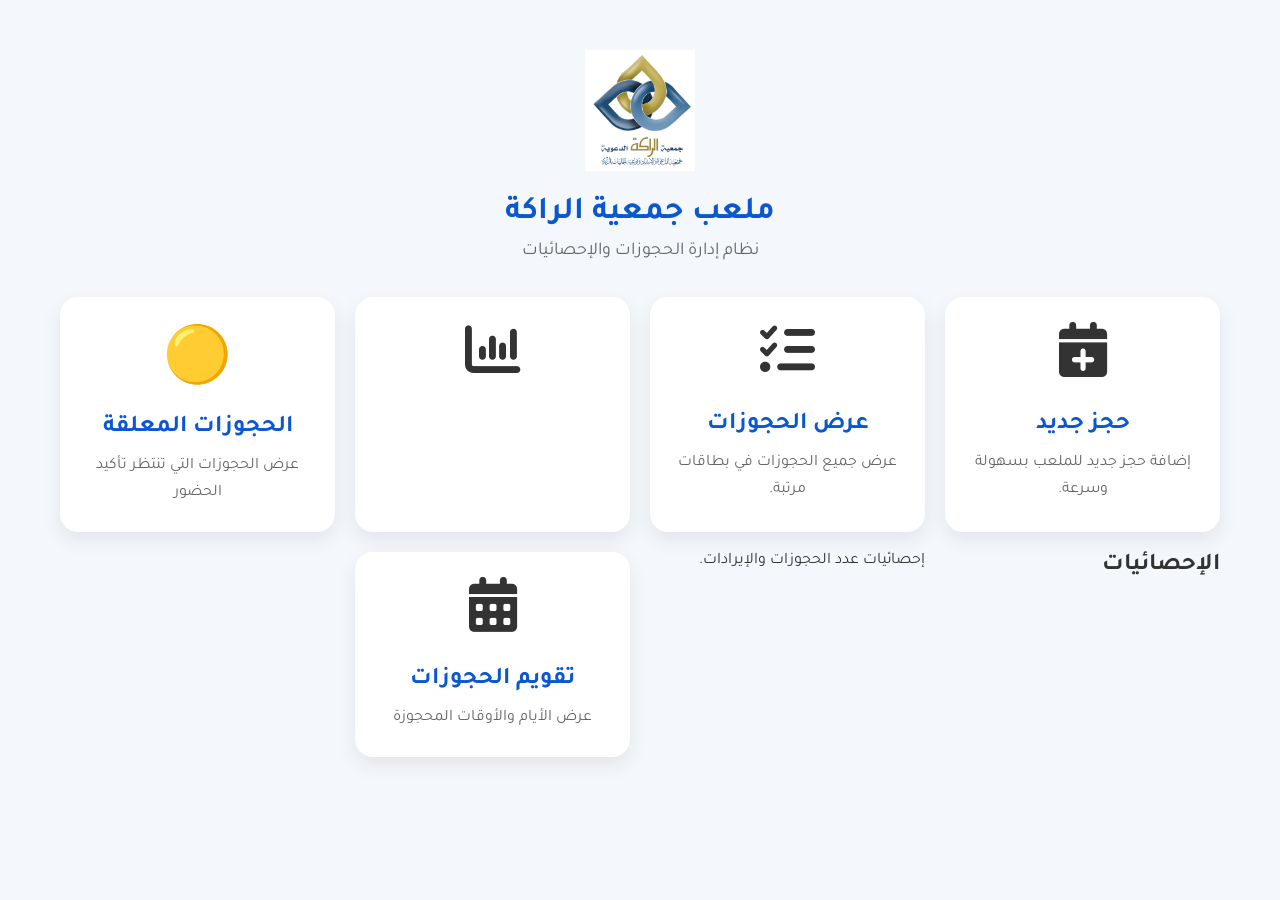
==== index.html @ 33b3bea6 "Update index.html" ====
<!DOCTYPE html>
<html lang="ar" dir="rtl">

<head>
<meta charset="UTF-8">
<meta name="viewport" content="width=device-width, initial-scale=1.0">

<title>ملعب جمعية الراكة</title>

<link rel="stylesheet" href="css/style.css">

<link href="https://fonts.googleapis.com/css2?family=Tajawal:wght@400;700&display=swap" rel="stylesheet">

<link rel="stylesheet"
href="https://cdnjs.cloudflare.com/ajax/libs/font-awesome/6.5.2/css/all.min.css">

</head>

<body>

<div class="container">

<div class="header">

<img src="images/logo.png" class="logo">

<h1>ملعب جمعية الراكة</h1>

<p>نظام إدارة الحجوزات والإحصائيات</p>

</div>

<div class="cards">

<a href="booking.html" class="card">

<div class="icon">
<i class="fa-solid fa-calendar-plus"></i>
</div>

<h2>حجز جديد</h2>

<p>
إضافة حجز جديد للملعب بسهولة وسرعة.
</p>

</a>

<a href="bookings.html" class="card">

<div class="icon">
<i class="fa-solid fa-list-check"></i>
</div>

<h2>عرض الحجوزات</h2>

<p>
عرض جميع الحجوزات في بطاقات مرتبة.
</p>

</a>

<a href="stats.html" class="card">

<div class="icon">
<i class="fa-solid fa-chart-column"></i>
</div>
<a href="pending.html" class="card">

    <div class="icon">🟡</div>

    <h2>الحجوزات المعلقة</h2>

    <p>عرض الحجوزات التي تنتظر تأكيد الحضور</p>

</a>
    
<h2>الإحصائيات</h2>

<p>
إحصائيات عدد الحجوزات والإيرادات.
</p>

</a>
</a>

<a href="calendar.html" class="card">

    <div class="icon">
        <i class="fa-solid fa-calendar-days"></i>
    </div>

    <h2>تقويم الحجوزات</h2>

    <p>عرض الأيام والأوقات المحجوزة</p>

</a>

</div>
</div>

</div>

</body>

</html>
---- css/style.css ----
*{
    margin:0;
    padding:0;
    box-sizing:border-box;
    font-family:"Tajawal",Tahoma,sans-serif;
}

body{
    background:#f4f7fb;
    color:#333;
}

.container{
    width:95%;
    max-width:1200px;
    margin:auto;
    padding:20px;
}

.header{
    text-align:center;
    margin:30px 0;
}

.logo{
    width:110px;
    margin-bottom:15px;
}

.header h1{
    color:#0b57d0;
    font-size:32px;
    margin-bottom:8px;
}

.header p{
    color:#666;
    font-size:18px;
}

.cards{
    display:grid;
    grid-template-columns:repeat(auto-fit,minmax(230px,1fr));
    gap:20px;
    margin-top:35px;
}

.card{
    background:#fff;
    border-radius:18px;
    padding:25px;
    text-align:center;
    text-decoration:none;
    color:#333;
    box-shadow:0 8px 20px rgba(0,0,0,.08);
    transition:.3s;
}

.card:hover{
    transform:translateY(-8px);
    box-shadow:0 15px 30px rgba(0,0,0,.15);
}

.card .icon{
    font-size:55px;
    margin-bottom:15px;
}

.card h2{
    color:#0b57d0;
    margin-bottom:10px;
    font-size:24px;
}

.card p{
    color:#666;
    line-height:1.7;
}

.btn{
    display:inline-block;
    background:#0b57d0;
    color:#fff;
    padding:14px 25px;
    border-radius:12px;
    text-decoration:none;
    border:none;
    cursor:pointer;
    font-size:18px;
    transition:.3s;
}

.btn:hover{
    background:#0846aa;
}

input,
select{
    width:100%;
    padding:14px;
    margin:10px 0 18px;
    border:1px solid #ddd;
    border-radius:10px;
    font-size:17px;
}

label{
    font-weight:bold;
    display:block;
    margin-top:10px;
}

.page-title{
    text-align:center;
    color:#0b57d0;
    margin:25px 0;
    font-size:30px;
}

.booking-card{
    background:#fff;
    border-radius:18px;
    padding:18px;
    margin-bottom:15px;
    box-shadow:0 5px 15px rgba(0,0,0,.08);
    border-right:6px solid #0b57d0;
}

.booking-card h3{
    color:#0b57d0;
    margin-bottom:10px;
}

.booking-card p{
    margin:6px 0;
    font-size:16px;
}

.stats{
    display:grid;
    grid-template-columns:repeat(auto-fit,minmax(200px,1fr));
    gap:20px;
}

.stat-box{
    background:#fff;
    border-radius:18px;
    padding:25px;
    text-align:center;
    box-shadow:0 6px 15px rgba(0,0,0,.08);
}

.stat-box h2{
    font-size:36px;
    color:#0b57d0;
    margin-bottom:10px;
}

.stat-box span{
    color:#666;
    font-size:18px;
}

@media(max-width:768px){

.header h1{
    font-size:26px;
}

.card{
    padding:20px;
}

.booking-card{
    padding:15px;
}

}
*{
    margin:0;
    padding:0;
    box-sizing:border-box;
    font-family:"Tajawal",Tahoma,sans-serif;
}

body{
    background:#f4f7fb;
    color:#333;
}

.container{
    width:95%;
    max-width:1200px;
    margin:auto;
    padding:20px;
}

.header{
    text-align:center;
    margin:30px 0;
}

.logo{
    width:110px;
    margin-bottom:15px;
}

.header h1{
    color:#0b57d0;
    font-size:32px;
    margin-bottom:8px;
}

.header p{
    color:#666;
    font-size:18px;
}

.cards{
    display:grid;
    grid-template-columns:repeat(auto-fit,minmax(230px,1fr));
    gap:20px;
    margin-top:35px;
}

.card{
    background:#fff;
    border-radius:18px;
    padding:25px;
    text-align:center;
    text-decoration:none;
    color:#333;
    box-shadow:0 8px 20px rgba(0,0,0,.08);
    transition:.3s;
}

.card:hover{
    transform:translateY(-8px);
    box-shadow:0 15px 30px rgba(0,0,0,.15);
}

.card .icon{
    font-size:55px;
    margin-bottom:15px;
}

.card h2{
    color:#0b57d0;
    margin-bottom:10px;
    font-size:24px;
}

.card p{
    color:#666;
    line-height:1.7;
}

.btn{
    display:inline-block;
    background:#0b57d0;
    color:#fff;
    padding:14px 25px;
    border-radius:12px;
    text-decoration:none;
    border:none;
    cursor:pointer;
    font-size:18px;
    transition:.3s;
}

.btn:hover{
    background:#0846aa;
}

input,
select{
    width:100%;
    padding:14px;
    margin:10px 0 18px;
    border:1px solid #ddd;
    border-radius:10px;
    font-size:17px;
}

label{
    font-weight:bold;
    display:block;
    margin-top:10px;
}

.page-title{
    text-align:center;
    color:#0b57d0;
    margin:25px 0;
    font-size:30px;
}

.booking-card{
    background:#fff;
    border-radius:18px;
    padding:18px;
    margin-bottom:15px;
    box-shadow:0 5px 15px rgba(0,0,0,.08);
    border-right:6px solid #0b57d0;
}

.booking-card h3{
    color:#0b57d0;
    margin-bottom:10px;
}

.booking-card p{
    margin:6px 0;
    font-size:16px;
}

.stats{
    display:grid;
    grid-template-columns:repeat(auto-fit,minmax(200px,1fr));
    gap:20px;
}

.stat-box{
    background:#fff;
    border-radius:18px;
    padding:25px;
    text-align:center;
    box-shadow:0 6px 15px rgba(0,0,0,.08);
}

.stat-box h2{
    font-size:36px;
    color:#0b57d0;
    margin-bottom:10px;
}

.stat-box span{
    color:#666;
    font-size:18px;
}

@media(max-width:768px){

.header h1{
    font-size:26px;
}

.card{
    padding:20px;
}

.booking-card{
    padding:15px;
}

}
/* ===========================
   تصميم جديد لبطاقات الحجوزات
=========================== */

#bookingsContainer{
    display:flex;
    flex-direction:column;
    gap:22px;
    margin-top:25px;
}

.booking-card{
    background:#ffffff;
    border-radius:22px;
    padding:22px;
    box-shadow:0 10px 25px rgba(0,0,0,.08);
    position:relative;
    overflow:hidden;
    transition:.3s;
    border:1px solid #e7e7e7;
}

.booking-card:hover{
    transform:translateY(-4px);
    box-shadow:0 15px 35px rgba(0,0,0,.15);
}

.booking-card::before{

    content:"";

    position:absolute;

    right:0;

    top:0;

    width:8px;

    height:100%;

    background:#0b57d0;

}

.booking-card h3{

    color:#0b57d0;

    font-size:26px;

    text-align:center;

    margin-bottom:20px;

}

.booking-card p{

    display:flex;

    justify-content:space-between;

    align-items:center;

    background:#f6f8fc;

    border-radius:12px;

    padding:12px 15px;

    margin:12px 0;

    font-size:17px;

}

.booking-card strong{

    color:#444;

}

.booking-card p:nth-child(6){

    background:#eef7ee;

    color:#0a8f35;

    font-weight:bold;

}

.booking-card p:nth-child(7){

    background:#fff8e8;

    color:#d88900;

    font-weight:bold;

}

.booking-card .details-btn{

    width:100%;

    border:none;

    border-radius:14px;

    padding:14px;

    margin-top:18px;

    background:#0b57d0;

    color:#fff;

    font-size:17px;

    cursor:pointer;

}

.booking-card .details-btn:hover{

    background:#0846a8;

}

@media(max-width:768px){

    #bookingsContainer{

        gap:18px;

    }

    .booking-card{

        padding:18px;

        border-radius:18px;

    }

    .booking-card h3{

        font-size:22px;

    }

    .booking-card p{

        font-size:15px;

    }

}
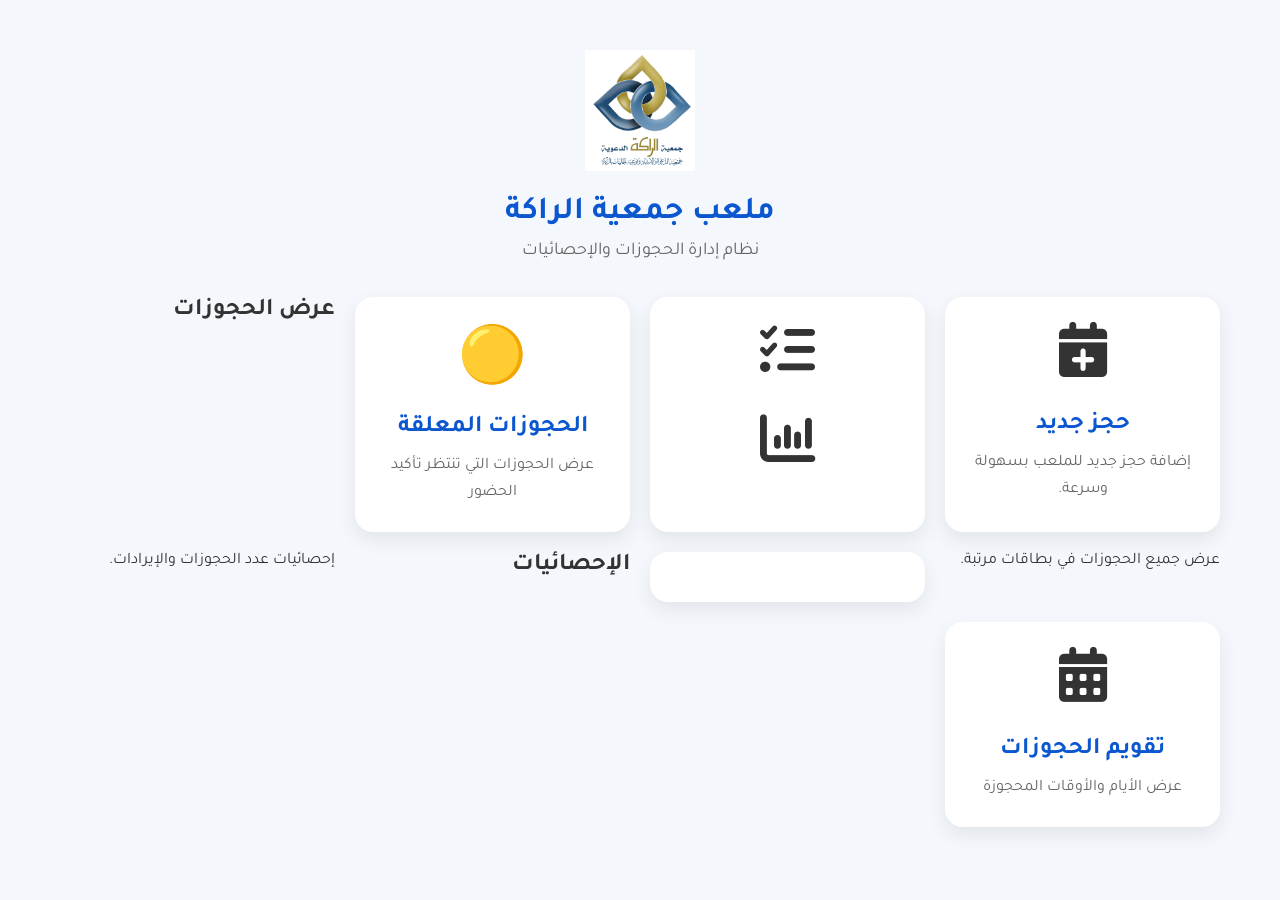
==== commit b09b71fb: "Update index.html" ====
--- a/index.html
+++ b/index.html
@@ -51,17 +51,6 @@
 <div class="icon">
 <i class="fa-solid fa-list-check"></i>
 </div>
-
-<h2>عرض الحجوزات</h2>
-
-<p>
-عرض جميع الحجوزات في بطاقات مرتبة.
-</p>
-
-</a>
-
-<a href="stats.html" class="card">
-
 <div class="icon">
 <i class="fa-solid fa-chart-column"></i>
 </div>
@@ -74,6 +63,15 @@
     <p>عرض الحجوزات التي تنتظر تأكيد الحضور</p>
 
 </a>
+<h2>عرض الحجوزات</h2>
+
+<p>
+عرض جميع الحجوزات في بطاقات مرتبة.
+</p>
+<a href="stats.html" class="card">
+    
+</a>
+
     
 <h2>الإحصائيات</h2>
 
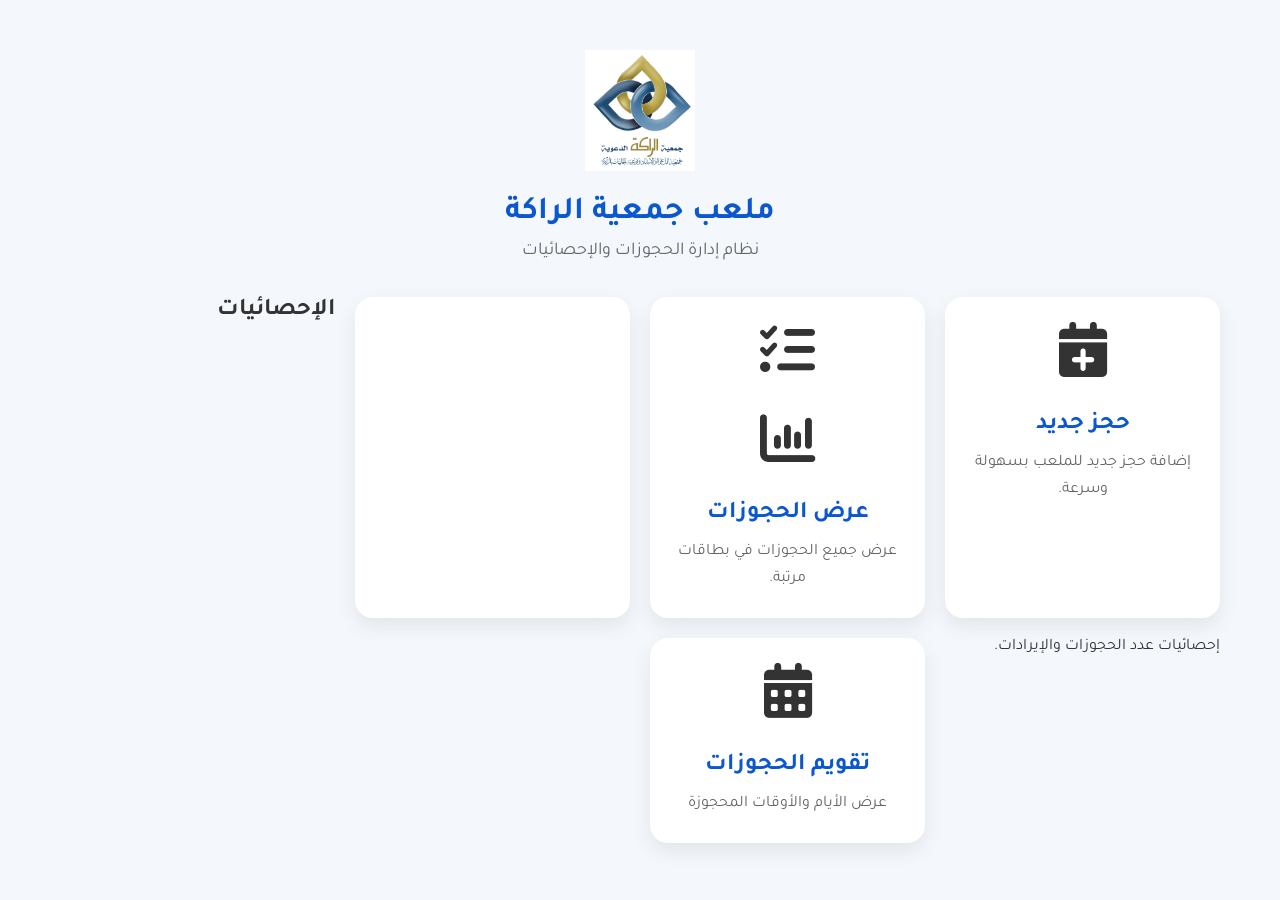
==== commit 9c882af6: "Update index.html" ====
--- a/index.html
+++ b/index.html
@@ -54,15 +54,6 @@
 <div class="icon">
 <i class="fa-solid fa-chart-column"></i>
 </div>
-<a href="pending.html" class="card">
-
-    <div class="icon">🟡</div>
-
-    <h2>الحجوزات المعلقة</h2>
-
-    <p>عرض الحجوزات التي تنتظر تأكيد الحضور</p>
-
-</a>
 <h2>عرض الحجوزات</h2>
 
 <p>
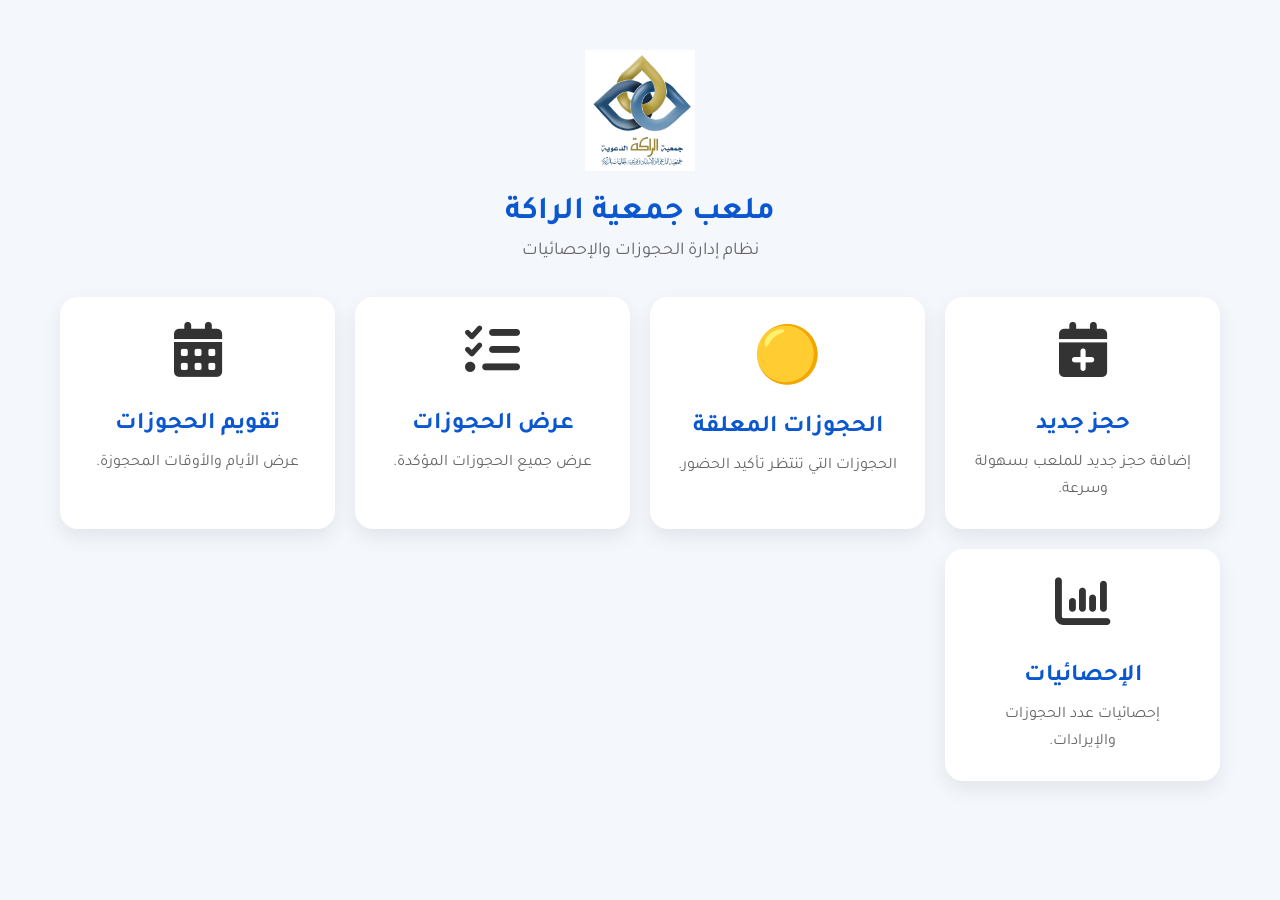
==== commit f60f3502: "Update index.html" ====
--- a/index.html
+++ b/index.html
@@ -2,6 +2,7 @@
 <html lang="ar" dir="rtl">
 
 <head>
+
 <meta charset="UTF-8">
 <meta name="viewport" content="width=device-width, initial-scale=1.0">
 
@@ -32,60 +33,71 @@
 
 <div class="cards">
 
-<a href="booking.html" class="card">
+    <!-- حجز جديد -->
+    <a href="booking.html" class="card">
 
-<div class="icon">
-<i class="fa-solid fa-calendar-plus"></i>
-</div>
+        <div class="icon">
+            <i class="fa-solid fa-calendar-plus"></i>
+        </div>
 
-<h2>حجز جديد</h2>
+        <h2>حجز جديد</h2>
 
-<p>
-إضافة حجز جديد للملعب بسهولة وسرعة.
-</p>
+        <p>إضافة حجز جديد للملعب بسهولة وسرعة.</p>
 
-</a>
+    </a>
 
-<a href="bookings.html" class="card">
+    <!-- الحجوزات المعلقة -->
+    <a href="pending.html" class="card">
 
-<div class="icon">
-<i class="fa-solid fa-list-check"></i>
-</div>
-<div class="icon">
-<i class="fa-solid fa-chart-column"></i>
-</div>
-<h2>عرض الحجوزات</h2>
+        <div class="icon">
+            🟡
+        </div>
 
-<p>
-عرض جميع الحجوزات في بطاقات مرتبة.
-</p>
-<a href="stats.html" class="card">
-    
-</a>
+        <h2>الحجوزات المعلقة</h2>
 
-    
-<h2>الإحصائيات</h2>
+        <p>الحجوزات التي تنتظر تأكيد الحضور.</p>
 
-<p>
-إحصائيات عدد الحجوزات والإيرادات.
-</p>
+    </a>
 
-</a>
-</a>
+    <!-- عرض الحجوزات -->
+    <a href="bookings.html" class="card">
 
-<a href="calendar.html" class="card">
+        <div class="icon">
+            <i class="fa-solid fa-list-check"></i>
+        </div>
 
-    <div class="icon">
-        <i class="fa-solid fa-calendar-days"></i>
-    </div>
+        <h2>عرض الحجوزات</h2>
 
-    <h2>تقويم الحجوزات</h2>
+        <p>عرض جميع الحجوزات المؤكدة.</p>
 
-    <p>عرض الأيام والأوقات المحجوزة</p>
+    </a>
 
-</a>
+    <!-- التقويم -->
+    <a href="calendar.html" class="card">
 
-</div>
+        <div class="icon">
+            <i class="fa-solid fa-calendar-days"></i>
+        </div>
+
+        <h2>تقويم الحجوزات</h2>
+
+        <p>عرض الأيام والأوقات المحجوزة.</p>
+
+    </a>
+
+    <!-- الإحصائيات -->
+    <a href="stats.html" class="card">
+
+        <div class="icon">
+            <i class="fa-solid fa-chart-column"></i>
+        </div>
+
+        <h2>الإحصائيات</h2>
+
+        <p>إحصائيات عدد الحجوزات والإيرادات.</p>
+
+    </a>
+
 </div>
 
 </div>
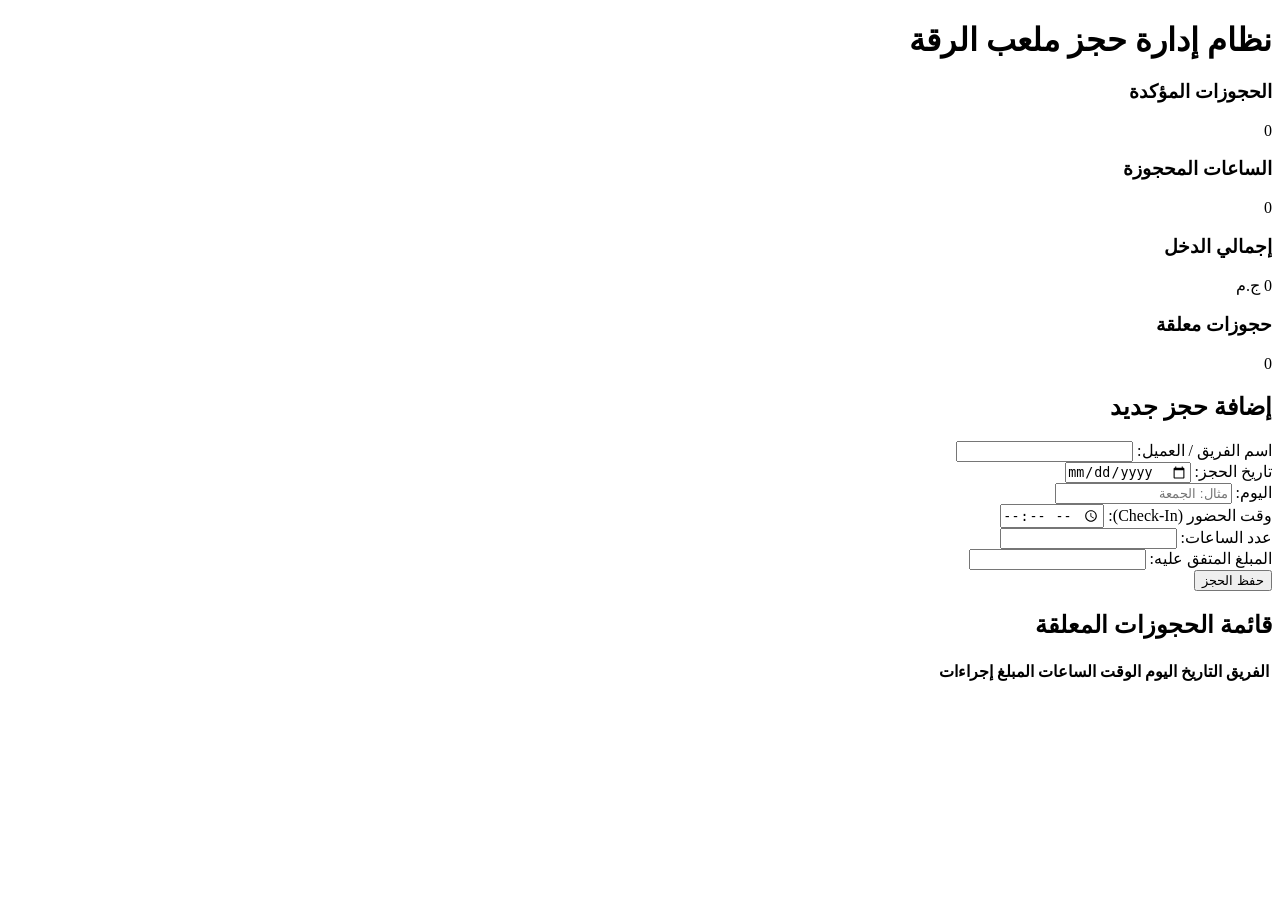
==== commit d1473cc7: "Update index.html" ====
--- a/index.html
+++ b/index.html
@@ -1,107 +1,82 @@
 <!DOCTYPE html>
 <html lang="ar" dir="rtl">
-
 <head>
-
-<meta charset="UTF-8">
-<meta name="viewport" content="width=device-width, initial-scale=1.0">
-
-<title>ملعب جمعية الراكة</title>
-
-<link rel="stylesheet" href="css/style.css">
-
-<link href="https://fonts.googleapis.com/css2?family=Tajawal:wght@400;700&display=swap" rel="stylesheet">
-
-<link rel="stylesheet"
-href="https://cdnjs.cloudflare.com/ajax/libs/font-awesome/6.5.2/css/all.min.css">
-
+    <meta charset="UTF-8">
+    <meta name="viewport" content="width=device-width, initial-scale=1.0">
+    <title>إدارة حجز ملعب الرقة</title>
+    <link rel="stylesheet" href="style.css">
 </head>
-
 <body>
 
-<div class="container">
+    <div class="container">
+        <h1>نظام إدارة حجز ملعب الرقة</h1>
 
-<div class="header">
-
-<img src="images/logo.png" class="logo">
-
-<h1>ملعب جمعية الراكة</h1>
-
-<p>نظام إدارة الحجوزات والإحصائيات</p>
-
-</div>
-
-<div class="cards">
-
-    <!-- حجز جديد -->
-    <a href="booking.html" class="card">
-
-        <div class="icon">
-            <i class="fa-solid fa-calendar-plus"></i>
+        <div class="stats-container">
+            <div class="card">
+                <h3>الحجوزات المؤكدة</h3>
+                <p id="statBookings">0</p>
+            </div>
+            <div class="card">
+                <h3>الساعات المحجوزة</h3>
+                <p id="statHours">0</p>
+            </div>
+            <div class="card">
+                <h3>إجمالي الدخل</h3>
+                <p id="statRevenue">0 ج.م</p>
+            </div>
+            <div class="card warning">
+                <h3>حجوزات معلقة</h3>
+                <p id="statPending">0</p>
+            </div>
         </div>
 
-        <h2>حجز جديد</h2>
-
-        <p>إضافة حجز جديد للملعب بسهولة وسرعة.</p>
-
-    </a>
-
-    <!-- الحجوزات المعلقة -->
-    <a href="pending.html" class="card">
-
-        <div class="icon">
-            🟡
+        <div class="form-section">
+            <h2>إضافة حجز جديد</h2>
+            <form id="bookingForm">
+                <div class="form-group">
+                    <label>اسم الفريق / العميل:</label>
+                    <input type="text" id="teamName" required>
+                </div>
+                <div class="form-group">
+                    <label>تاريخ الحجز:</label>
+                    <input type="date" id="bookingDate" required>
+                </div>
+                <div class="form-group">
+                    <label>اليوم:</label>
+                    <input type="text" id="bookingDay" placeholder="مثال: الجمعة" required>
+                </div>
+                <div class="form-group">
+                    <label>وقت الحضور (Check-In):</label>
+                    <input type="time" id="checkInTime" required>
+                </div>
+                <div class="form-group">
+                    <label>عدد الساعات:</label>
+                    <input type="number" id="bookingHours" min="1" required>
+                </div>
+                <div class="form-group">
+                    <label>المبلغ المتفق عليه:</label>
+                    <input type="number" id="bookingAmount" min="0" required>
+                </div>
+                <button type="submit" class="btn-submit">حفظ الحجز</button>
+            </form>
         </div>
 
-        <h2>الحجوزات المعلقة</h2>
+        <div class="tables-section">
+            <h2>قائمة الحجوزات المعلقة</h2>
+            <div class="table-responsive">
+                <table>
+                    <thead>
+                        <tr>
+                            <th>الفريق</th><th>التاريخ</th><th>اليوم</th><th>الوقت</th><th>الساعات</th><th>المبلغ</th><th>إجراءات</th>
+                        </tr>
+                    </thead>
+                    <tbody id="pendingBookingsTable">
+                        </tbody>
+                </table>
+            </div>
+        </div>
+    </div>
 
-        <p>الحجوزات التي تنتظر تأكيد الحضور.</p>
-
-    </a>
-
-    <!-- عرض الحجوزات -->
-    <a href="bookings.html" class="card">
-
-        <div class="icon">
-            <i class="fa-solid fa-list-check"></i>
-        </div>
-
-        <h2>عرض الحجوزات</h2>
-
-        <p>عرض جميع الحجوزات المؤكدة.</p>
-
-    </a>
-
-    <!-- التقويم -->
-    <a href="calendar.html" class="card">
-
-        <div class="icon">
-            <i class="fa-solid fa-calendar-days"></i>
-        </div>
-
-        <h2>تقويم الحجوزات</h2>
-
-        <p>عرض الأيام والأوقات المحجوزة.</p>
-
-    </a>
-
-    <!-- الإحصائيات -->
-    <a href="stats.html" class="card">
-
-        <div class="icon">
-            <i class="fa-solid fa-chart-column"></i>
-        </div>
-
-        <h2>الإحصائيات</h2>
-
-        <p>إحصائيات عدد الحجوزات والإيرادات.</p>
-
-    </a>
-
-</div>
-
-</div>
-
+    <script src="script.js"></script>
 </body>
-
 </html>
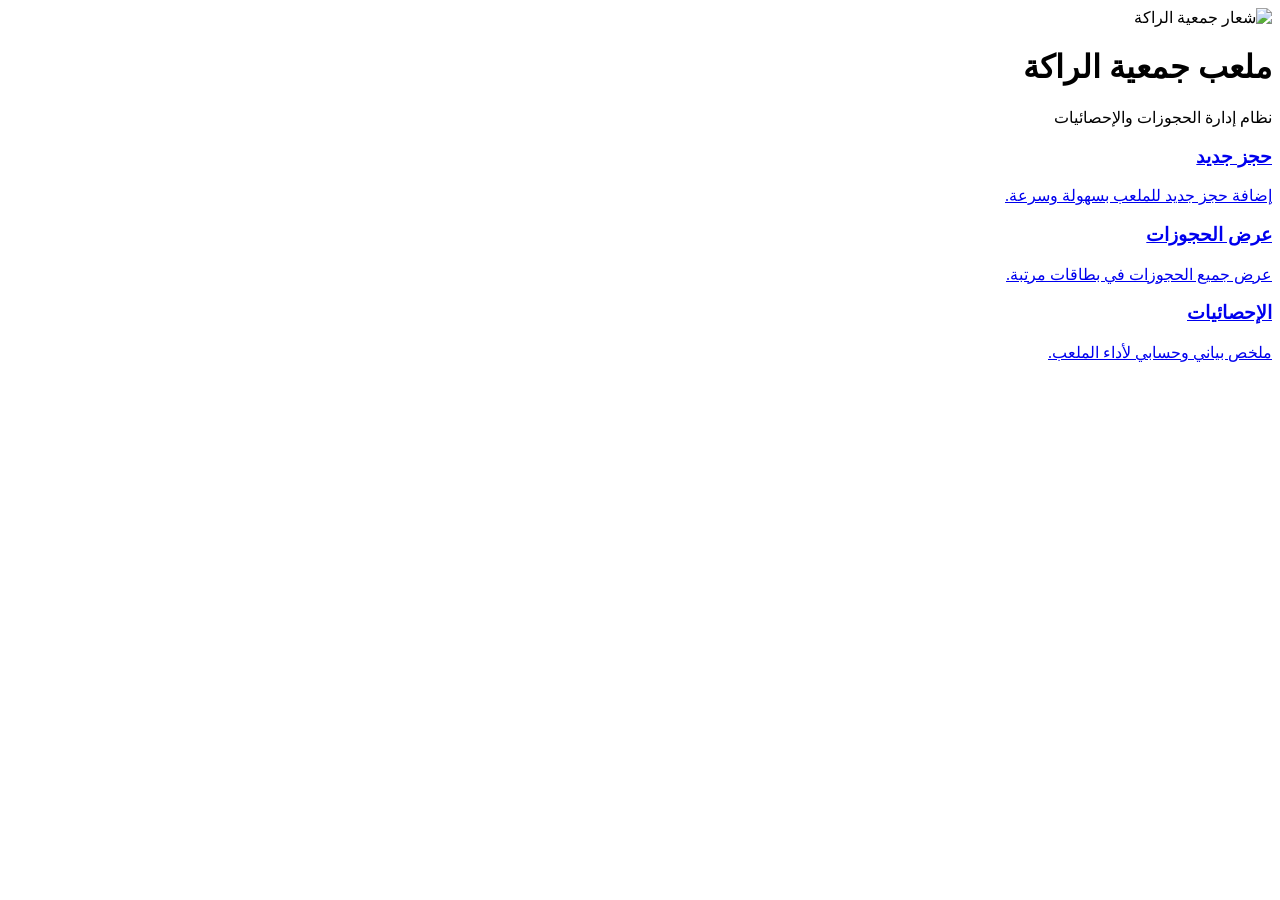
==== commit b1b2abc3: "Update index.html" ====
--- a/index.html
+++ b/index.html
@@ -3,77 +3,43 @@
 <head>
     <meta charset="UTF-8">
     <meta name="viewport" content="width=device-width, initial-scale=1.0">
-    <title>إدارة حجز ملعب الرقة</title>
+    <title>ملعب جمعية الراكة</title>
     <link rel="stylesheet" href="style.css">
+    <link rel="stylesheet" href="https://cdnjs.cloudflare.com/ajax/libs/font-awesome/6.0.0/v5.15.4/css/all.min.css">
 </head>
 <body>
-
     <div class="container">
-        <h1>نظام إدارة حجز ملعب الرقة</h1>
-
-        <div class="stats-container">
-            <div class="card">
-                <h3>الحجوزات المؤكدة</h3>
-                <p id="statBookings">0</p>
-            </div>
-            <div class="card">
-                <h3>الساعات المحجوزة</h3>
-                <p id="statHours">0</p>
-            </div>
-            <div class="card">
-                <h3>إجمالي الدخل</h3>
-                <p id="statRevenue">0 ج.م</p>
-            </div>
-            <div class="card warning">
-                <h3>حجوزات معلقة</h3>
-                <p id="statPending">0</p>
-            </div>
+        <div class="logo-container">
+            <img src="logo.png" alt="شعار جمعية الراكة" class="logo">
         </div>
 
-        <div class="form-section">
-            <h2>إضافة حجز جديد</h2>
-            <form id="bookingForm">
-                <div class="form-group">
-                    <label>اسم الفريق / العميل:</label>
-                    <input type="text" id="teamName" required>
+        <h1>ملعب جمعية الراكة</h1>
+        <p class="subtitle">نظام إدارة الحجوزات والإحصائيات</p>
+
+        <div class="main-menu">
+            <a href="add-booking.html" class="menu-card">
+                <div class="icon-container">
+                    <i class="fas fa-calendar-plus"></i>
                 </div>
-                <div class="form-group">
-                    <label>تاريخ الحجز:</label>
-                    <input type="date" id="bookingDate" required>
+                <h3>حجز جديد</h3>
+                <p>إضافة حجز جديد للملعب بسهولة وسرعة.</p>
+            </a>
+
+            <a href="view-bookings.html" class="menu-card">
+                <div class="icon-container">
+                    <i class="fas fa-list-ul"></i>
                 </div>
-                <div class="form-group">
-                    <label>اليوم:</label>
-                    <input type="text" id="bookingDay" placeholder="مثال: الجمعة" required>
+                <h3>عرض الحجوزات</h3>
+                <p>عرض جميع الحجوزات في بطاقات مرتبة.</p>
+            </a>
+
+            <a href="stats.html" class="menu-card">
+                <div class="icon-container">
+                    <i class="fas fa-chart-bar"></i>
                 </div>
-                <div class="form-group">
-                    <label>وقت الحضور (Check-In):</label>
-                    <input type="time" id="checkInTime" required>
-                </div>
-                <div class="form-group">
-                    <label>عدد الساعات:</label>
-                    <input type="number" id="bookingHours" min="1" required>
-                </div>
-                <div class="form-group">
-                    <label>المبلغ المتفق عليه:</label>
-                    <input type="number" id="bookingAmount" min="0" required>
-                </div>
-                <button type="submit" class="btn-submit">حفظ الحجز</button>
-            </form>
-        </div>
-
-        <div class="tables-section">
-            <h2>قائمة الحجوزات المعلقة</h2>
-            <div class="table-responsive">
-                <table>
-                    <thead>
-                        <tr>
-                            <th>الفريق</th><th>التاريخ</th><th>اليوم</th><th>الوقت</th><th>الساعات</th><th>المبلغ</th><th>إجراءات</th>
-                        </tr>
-                    </thead>
-                    <tbody id="pendingBookingsTable">
-                        </tbody>
-                </table>
-            </div>
+                <h3>الإحصائيات</h3>
+                <p>ملخص بياني وحسابي لأداء الملعب.</p>
+            </a>
         </div>
     </div>
 
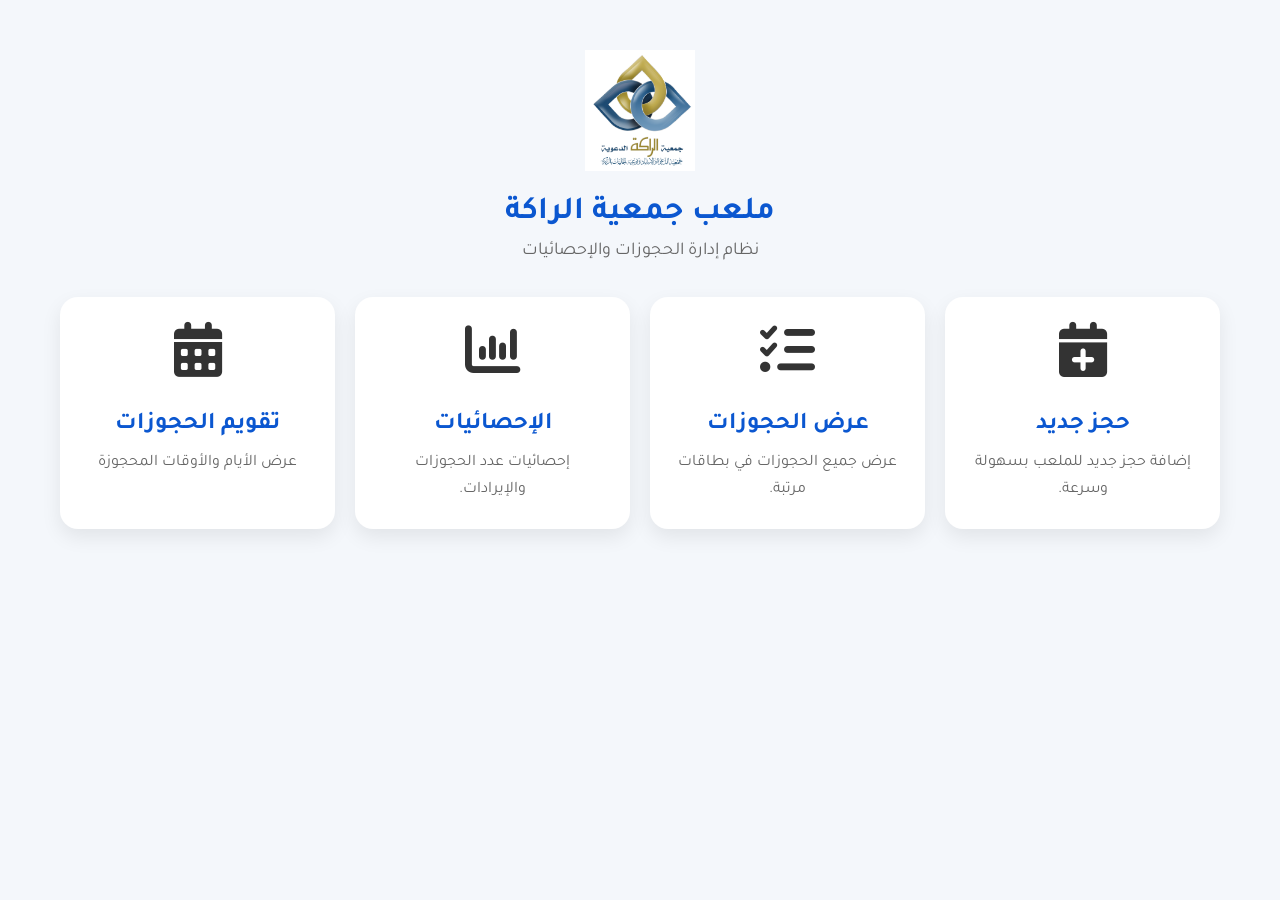
==== commit caaca0e5: "Update index.html" ====
--- a/index.html
+++ b/index.html
@@ -1,48 +1,97 @@
 <!DOCTYPE html>
 <html lang="ar" dir="rtl">
+
 <head>
-    <meta charset="UTF-8">
-    <meta name="viewport" content="width=device-width, initial-scale=1.0">
-    <title>ملعب جمعية الراكة</title>
-    <link rel="stylesheet" href="style.css">
-    <link rel="stylesheet" href="https://cdnjs.cloudflare.com/ajax/libs/font-awesome/6.0.0/v5.15.4/css/all.min.css">
+<meta charset="UTF-8">
+<meta name="viewport" content="width=device-width, initial-scale=1.0">
+
+<title>ملعب جمعية الراكة</title>
+
+<link rel="stylesheet" href="css/style.css">
+
+<link href="https://fonts.googleapis.com/css2?family=Tajawal:wght@400;700&display=swap" rel="stylesheet">
+
+<link rel="stylesheet"
+href="https://cdnjs.cloudflare.com/ajax/libs/font-awesome/6.5.2/css/all.min.css">
+
 </head>
+
 <body>
-    <div class="container">
-        <div class="logo-container">
-            <img src="logo.png" alt="شعار جمعية الراكة" class="logo">
-        </div>
 
-        <h1>ملعب جمعية الراكة</h1>
-        <p class="subtitle">نظام إدارة الحجوزات والإحصائيات</p>
+<div class="container">
 
-        <div class="main-menu">
-            <a href="add-booking.html" class="menu-card">
-                <div class="icon-container">
-                    <i class="fas fa-calendar-plus"></i>
-                </div>
-                <h3>حجز جديد</h3>
-                <p>إضافة حجز جديد للملعب بسهولة وسرعة.</p>
-            </a>
+<div class="header">
 
-            <a href="view-bookings.html" class="menu-card">
-                <div class="icon-container">
-                    <i class="fas fa-list-ul"></i>
-                </div>
-                <h3>عرض الحجوزات</h3>
-                <p>عرض جميع الحجوزات في بطاقات مرتبة.</p>
-            </a>
+<img src="images/logo.png" class="logo">
 
-            <a href="stats.html" class="menu-card">
-                <div class="icon-container">
-                    <i class="fas fa-chart-bar"></i>
-                </div>
-                <h3>الإحصائيات</h3>
-                <p>ملخص بياني وحسابي لأداء الملعب.</p>
-            </a>
-        </div>
+<h1>ملعب جمعية الراكة</h1>
+
+<p>نظام إدارة الحجوزات والإحصائيات</p>
+
+</div>
+
+<div class="cards">
+
+<a href="booking.html" class="card">
+
+<div class="icon">
+<i class="fa-solid fa-calendar-plus"></i>
+</div>
+
+<h2>حجز جديد</h2>
+
+<p>
+إضافة حجز جديد للملعب بسهولة وسرعة.
+</p>
+
+</a>
+
+<a href="bookings.html" class="card">
+
+<div class="icon">
+<i class="fa-solid fa-list-check"></i>
+</div>
+
+<h2>عرض الحجوزات</h2>
+
+<p>
+عرض جميع الحجوزات في بطاقات مرتبة.
+</p>
+
+</a>
+
+<a href="stats.html" class="card">
+
+<div class="icon">
+<i class="fa-solid fa-chart-column"></i>
+</div>
+
+<h2>الإحصائيات</h2>
+
+<p>
+إحصائيات عدد الحجوزات والإيرادات.
+</p>
+
+</a>
+</a>
+
+<a href="calendar.html" class="card">
+
+    <div class="icon">
+        <i class="fa-solid fa-calendar-days"></i>
     </div>
 
-    <script src="script.js"></script>
+    <h2>تقويم الحجوزات</h2>
+
+    <p>عرض الأيام والأوقات المحجوزة</p>
+
+</a>
+
+</div>
+</div>
+
+</div>
+
 </body>
+
 </html>
--- a/css/style.css
+++ b/css/style.css
@@ -0,0 +1,516 @@
+*{
+    margin:0;
+    padding:0;
+    box-sizing:border-box;
+    font-family:"Tajawal",Tahoma,sans-serif;
+}
+
+body{
+    background:#f4f7fb;
+    color:#333;
+}
+
+.container{
+    width:95%;
+    max-width:1200px;
+    margin:auto;
+    padding:20px;
+}
+
+.header{
+    text-align:center;
+    margin:30px 0;
+}
+
+.logo{
+    width:110px;
+    margin-bottom:15px;
+}
+
+.header h1{
+    color:#0b57d0;
+    font-size:32px;
+    margin-bottom:8px;
+}
+
+.header p{
+    color:#666;
+    font-size:18px;
+}
+
+.cards{
+    display:grid;
+    grid-template-columns:repeat(auto-fit,minmax(230px,1fr));
+    gap:20px;
+    margin-top:35px;
+}
+
+.card{
+    background:#fff;
+    border-radius:18px;
+    padding:25px;
+    text-align:center;
+    text-decoration:none;
+    color:#333;
+    box-shadow:0 8px 20px rgba(0,0,0,.08);
+    transition:.3s;
+}
+
+.card:hover{
+    transform:translateY(-8px);
+    box-shadow:0 15px 30px rgba(0,0,0,.15);
+}
+
+.card .icon{
+    font-size:55px;
+    margin-bottom:15px;
+}
+
+.card h2{
+    color:#0b57d0;
+    margin-bottom:10px;
+    font-size:24px;
+}
+
+.card p{
+    color:#666;
+    line-height:1.7;
+}
+
+.btn{
+    display:inline-block;
+    background:#0b57d0;
+    color:#fff;
+    padding:14px 25px;
+    border-radius:12px;
+    text-decoration:none;
+    border:none;
+    cursor:pointer;
+    font-size:18px;
+    transition:.3s;
+}
+
+.btn:hover{
+    background:#0846aa;
+}
+
+input,
+select{
+    width:100%;
+    padding:14px;
+    margin:10px 0 18px;
+    border:1px solid #ddd;
+    border-radius:10px;
+    font-size:17px;
+}
+
+label{
+    font-weight:bold;
+    display:block;
+    margin-top:10px;
+}
+
+.page-title{
+    text-align:center;
+    color:#0b57d0;
+    margin:25px 0;
+    font-size:30px;
+}
+
+.booking-card{
+    background:#fff;
+    border-radius:18px;
+    padding:18px;
+    margin-bottom:15px;
+    box-shadow:0 5px 15px rgba(0,0,0,.08);
+    border-right:6px solid #0b57d0;
+}
+
+.booking-card h3{
+    color:#0b57d0;
+    margin-bottom:10px;
+}
+
+.booking-card p{
+    margin:6px 0;
+    font-size:16px;
+}
+
+.stats{
+    display:grid;
+    grid-template-columns:repeat(auto-fit,minmax(200px,1fr));
+    gap:20px;
+}
+
+.stat-box{
+    background:#fff;
+    border-radius:18px;
+    padding:25px;
+    text-align:center;
+    box-shadow:0 6px 15px rgba(0,0,0,.08);
+}
+
+.stat-box h2{
+    font-size:36px;
+    color:#0b57d0;
+    margin-bottom:10px;
+}
+
+.stat-box span{
+    color:#666;
+    font-size:18px;
+}
+
+@media(max-width:768px){
+
+.header h1{
+    font-size:26px;
+}
+
+.card{
+    padding:20px;
+}
+
+.booking-card{
+    padding:15px;
+}
+
+}
+*{
+    margin:0;
+    padding:0;
+    box-sizing:border-box;
+    font-family:"Tajawal",Tahoma,sans-serif;
+}
+
+body{
+    background:#f4f7fb;
+    color:#333;
+}
+
+.container{
+    width:95%;
+    max-width:1200px;
+    margin:auto;
+    padding:20px;
+}
+
+.header{
+    text-align:center;
+    margin:30px 0;
+}
+
+.logo{
+    width:110px;
+    margin-bottom:15px;
+}
+
+.header h1{
+    color:#0b57d0;
+    font-size:32px;
+    margin-bottom:8px;
+}
+
+.header p{
+    color:#666;
+    font-size:18px;
+}
+
+.cards{
+    display:grid;
+    grid-template-columns:repeat(auto-fit,minmax(230px,1fr));
+    gap:20px;
+    margin-top:35px;
+}
+
+.card{
+    background:#fff;
+    border-radius:18px;
+    padding:25px;
+    text-align:center;
+    text-decoration:none;
+    color:#333;
+    box-shadow:0 8px 20px rgba(0,0,0,.08);
+    transition:.3s;
+}
+
+.card:hover{
+    transform:translateY(-8px);
+    box-shadow:0 15px 30px rgba(0,0,0,.15);
+}
+
+.card .icon{
+    font-size:55px;
+    margin-bottom:15px;
+}
+
+.card h2{
+    color:#0b57d0;
+    margin-bottom:10px;
+    font-size:24px;
+}
+
+.card p{
+    color:#666;
+    line-height:1.7;
+}
+
+.btn{
+    display:inline-block;
+    background:#0b57d0;
+    color:#fff;
+    padding:14px 25px;
+    border-radius:12px;
+    text-decoration:none;
+    border:none;
+    cursor:pointer;
+    font-size:18px;
+    transition:.3s;
+}
+
+.btn:hover{
+    background:#0846aa;
+}
+
+input,
+select{
+    width:100%;
+    padding:14px;
+    margin:10px 0 18px;
+    border:1px solid #ddd;
+    border-radius:10px;
+    font-size:17px;
+}
+
+label{
+    font-weight:bold;
+    display:block;
+    margin-top:10px;
+}
+
+.page-title{
+    text-align:center;
+    color:#0b57d0;
+    margin:25px 0;
+    font-size:30px;
+}
+
+.booking-card{
+    background:#fff;
+    border-radius:18px;
+    padding:18px;
+    margin-bottom:15px;
+    box-shadow:0 5px 15px rgba(0,0,0,.08);
+    border-right:6px solid #0b57d0;
+}
+
+.booking-card h3{
+    color:#0b57d0;
+    margin-bottom:10px;
+}
+
+.booking-card p{
+    margin:6px 0;
+    font-size:16px;
+}
+
+.stats{
+    display:grid;
+    grid-template-columns:repeat(auto-fit,minmax(200px,1fr));
+    gap:20px;
+}
+
+.stat-box{
+    background:#fff;
+    border-radius:18px;
+    padding:25px;
+    text-align:center;
+    box-shadow:0 6px 15px rgba(0,0,0,.08);
+}
+
+.stat-box h2{
+    font-size:36px;
+    color:#0b57d0;
+    margin-bottom:10px;
+}
+
+.stat-box span{
+    color:#666;
+    font-size:18px;
+}
+
+@media(max-width:768px){
+
+.header h1{
+    font-size:26px;
+}
+
+.card{
+    padding:20px;
+}
+
+.booking-card{
+    padding:15px;
+}
+
+}
+/* ===========================
+   تصميم جديد لبطاقات الحجوزات
+=========================== */
+
+#bookingsContainer{
+    display:flex;
+    flex-direction:column;
+    gap:22px;
+    margin-top:25px;
+}
+
+.booking-card{
+    background:#ffffff;
+    border-radius:22px;
+    padding:22px;
+    box-shadow:0 10px 25px rgba(0,0,0,.08);
+    position:relative;
+    overflow:hidden;
+    transition:.3s;
+    border:1px solid #e7e7e7;
+}
+
+.booking-card:hover{
+    transform:translateY(-4px);
+    box-shadow:0 15px 35px rgba(0,0,0,.15);
+}
+
+.booking-card::before{
+
+    content:"";
+
+    position:absolute;
+
+    right:0;
+
+    top:0;
+
+    width:8px;
+
+    height:100%;
+
+    background:#0b57d0;
+
+}
+
+.booking-card h3{
+
+    color:#0b57d0;
+
+    font-size:26px;
+
+    text-align:center;
+
+    margin-bottom:20px;
+
+}
+
+.booking-card p{
+
+    display:flex;
+
+    justify-content:space-between;
+
+    align-items:center;
+
+    background:#f6f8fc;
+
+    border-radius:12px;
+
+    padding:12px 15px;
+
+    margin:12px 0;
+
+    font-size:17px;
+
+}
+
+.booking-card strong{
+
+    color:#444;
+
+}
+
+.booking-card p:nth-child(6){
+
+    background:#eef7ee;
+
+    color:#0a8f35;
+
+    font-weight:bold;
+
+}
+
+.booking-card p:nth-child(7){
+
+    background:#fff8e8;
+
+    color:#d88900;
+
+    font-weight:bold;
+
+}
+
+.booking-card .details-btn{
+
+    width:100%;
+
+    border:none;
+
+    border-radius:14px;
+
+    padding:14px;
+
+    margin-top:18px;
+
+    background:#0b57d0;
+
+    color:#fff;
+
+    font-size:17px;
+
+    cursor:pointer;
+
+}
+
+.booking-card .details-btn:hover{
+
+    background:#0846a8;
+
+}
+
+@media(max-width:768px){
+
+    #bookingsContainer{
+
+        gap:18px;
+
+    }
+
+    .booking-card{
+
+        padding:18px;
+
+        border-radius:18px;
+
+    }
+
+    .booking-card h3{
+
+        font-size:22px;
+
+    }
+
+    .booking-card p{
+
+        font-size:15px;
+
+    }
+
+}
